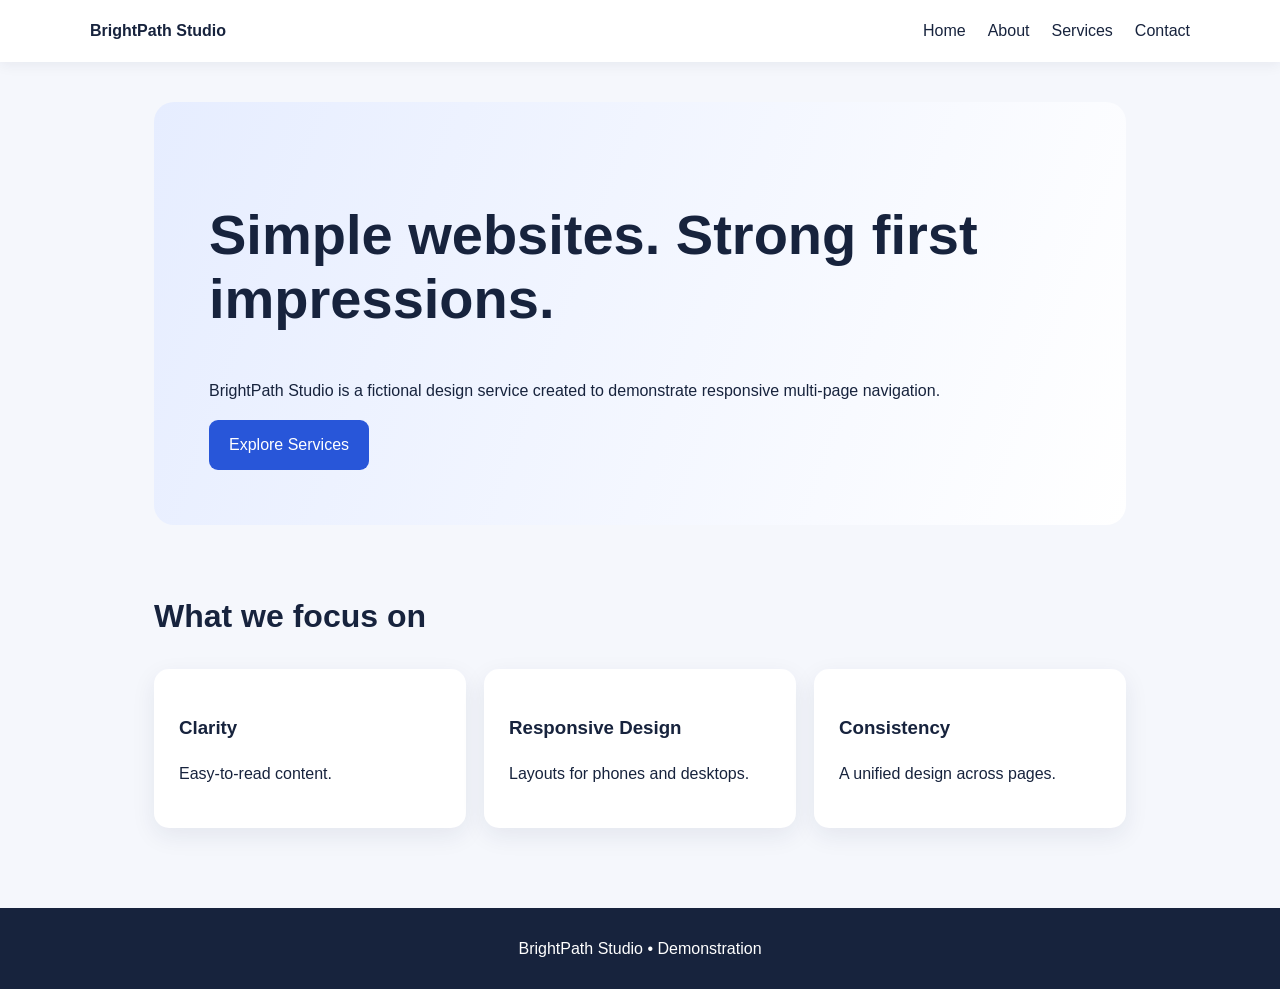
==== index.html @ 9c740011 "Add initial multi-page website files" ====
<!DOCTYPE html>
<html lang="en">

<head>
    <meta charset="UTF-8">
    <meta name="viewport" content="width=device-width,initial-scale=1">
    <title>Home | BrightPath Studio</title>
    <link rel="stylesheet" href="style.css">
</head>

<body>
    <header><strong>BrightPath Studio</strong><button id="menuButton" class="menu-button" aria-expanded="false"
            aria-controls="menu">☰ <span class="sr">Menu</span></button>
        <nav id="menu"><a href="index.html">Home</a><a href="about.html">About</a><a href="services.html">Services</a><a
                href="contact.html">Contact</a></nav>
    </header>
    <main>
        <section class="hero">
            <h1>Simple websites. Strong first impressions.</h1>
            <p>BrightPath Studio is a fictional design service created to demonstrate responsive multi-page navigation.
            </p><a class="btn" href="services.html">Explore Services</a>
        </section>
        <section>
            <h2>What we focus on</h2>
            <div class="grid">
                <div class="card">
                    <h3>Clarity</h3>
                    <p>Easy-to-read content.</p>
                </div>
                <div class="card">
                    <h3>Responsive Design</h3>
                    <p>Layouts for phones and desktops.</p>
                </div>
                <div class="card">
                    <h3>Consistency</h3>
                    <p>A unified design across pages.</p>
                </div>
            </div>
        </section>
    </main>
    <footer>BrightPath Studio • Demonstration</footer>
    <script src="script.js" defer></script>
</body>

</html>
---- style.css ----
* {
    box-sizing: border-box
}

html {
    scroll-behavior: smooth
}

body {
    margin: 0;
    font-family: Arial, sans-serif;
    background: #f5f7fc;
    color: #17233d;
    line-height: 1.6
}

a {
    color: inherit;
    text-decoration: none
}

button,
input,
textarea {
    font: inherit
}

button {
    cursor: pointer
}

button,
.btn {
    border: 0;
    background: #2856d9;
    color: white;
    border-radius: 9px;
    padding: 12px 20px;
    display: inline-block
}

button:hover,
.btn:hover {
    background: #193ca7
}

header {
    background: #fff;
    box-shadow: 0 2px 14px #17233d12;
    padding: 18px max(5%, calc((100% - 1100px)/2));
    display: flex;
    justify-content: space-between;
    align-items: center;
    gap: 16px
}

nav {
    display: flex;
    gap: 22px
}

main {
    max-width: 1100px;
    margin: auto;
    padding: 40px 5%
}

section {
    padding: 40px 0
}

h1 {
    font-size: clamp(2rem, 5vw, 3.5rem);
    line-height: 1.15
}

h2 {
    font-size: 2rem
}

.muted {
    color: #61708c
}

.grid {
    display: grid;
    grid-template-columns: repeat(auto-fit, minmax(220px, 1fr));
    gap: 18px
}

.card {
    background: white;
    border-radius: 15px;
    padding: 25px;
    box-shadow: 0 8px 25px #1a285014
}

footer {
    text-align: center;
    padding: 28px;
    background: #17233d;
    color: white
}

input,
textarea {
    width: 100%;
    padding: 12px;
    border: 1px solid #ccd4e2;
    border-radius: 8px;
    margin: 7px 0 14px
}

input:focus,
textarea:focus {
    outline: 2px solid #8ca8ff
}

@media(max-width:650px) {
    header {
        flex-wrap: wrap
    }

    nav {
        flex-wrap: wrap;
        gap: 12px
    }

    main {
        padding: 24px 6%
    }

    section {
        padding: 25px 0
    }
}

.menu-button {
    display: none
}

.hero {
    background: linear-gradient(110deg, #e6edff, #fff);
    padding: 55px;
    border-radius: 20px
}

.sr {
    position: absolute;
    width: 1px;
    height: 1px;
    overflow: hidden;
    clip: rect(0, 0, 0, 0)
}

@media(max-width:650px) {
    .menu-button {
        display: block
    }

    header nav {
        display: none;
        width: 100%;
        flex-direction: column
    }

    header nav.open {
        display: flex
    }

    .hero {
        padding: 28px
    }
}
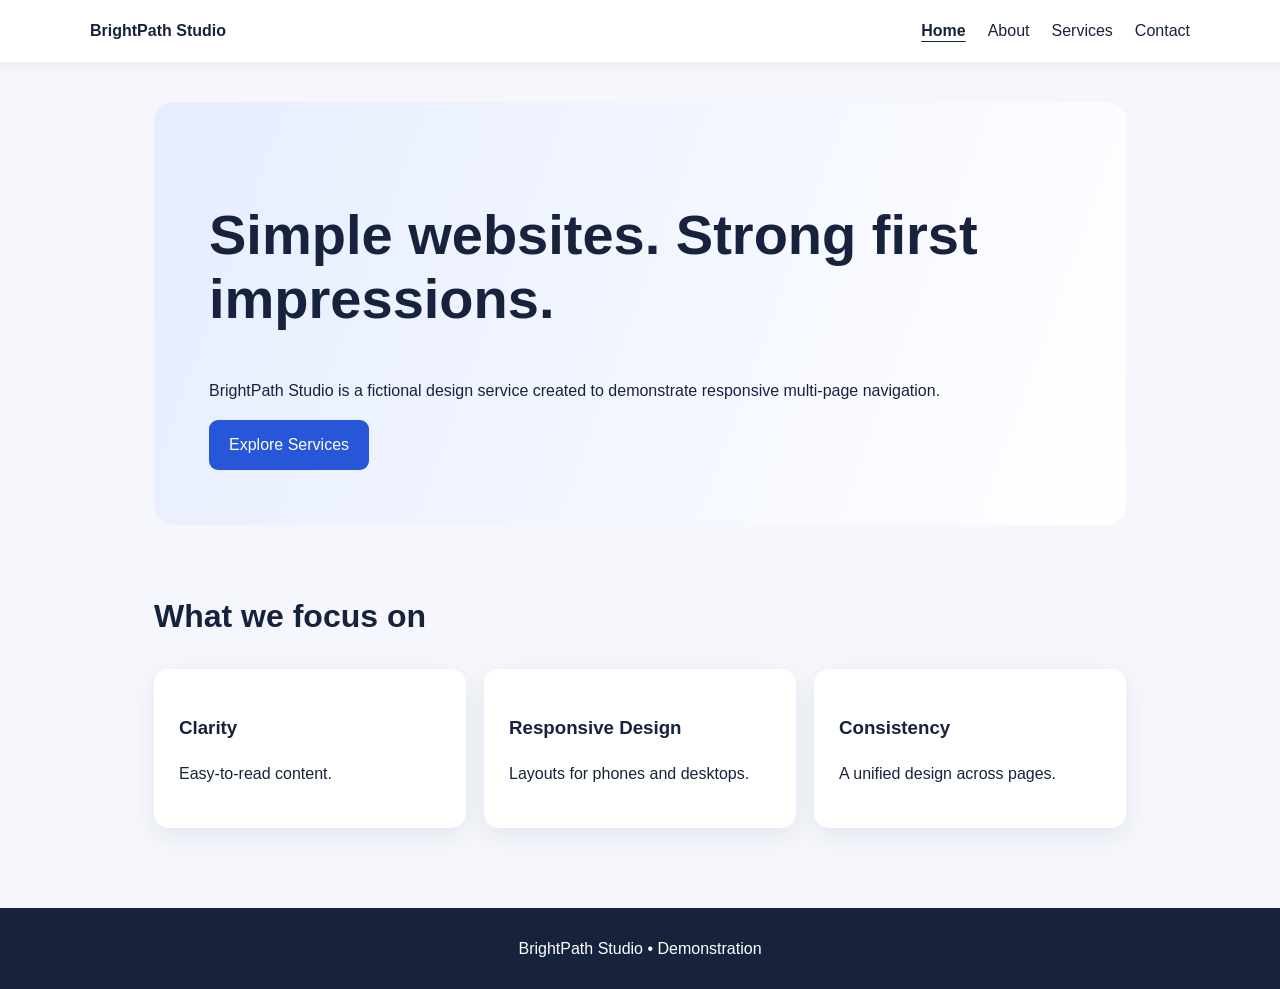
==== commit 3252c48e: "Mark active page in shared website navigation" ====
--- a/index.html
+++ b/index.html
@@ -11,7 +11,7 @@
 <body>
     <header><strong>BrightPath Studio</strong><button id="menuButton" class="menu-button" aria-expanded="false"
             aria-controls="menu">☰ <span class="sr">Menu</span></button>
-        <nav id="menu"><a href="index.html">Home</a><a href="about.html">About</a><a href="services.html">Services</a><a
+        <nav id="menu"><a href="index.html" aria-current="page">Home</a><a href="about.html">About</a><a href="services.html">Services</a><a
                 href="contact.html">Contact</a></nav>
     </header>
     <main>
--- a/style.css
+++ b/style.css
@@ -171,4 +171,6 @@
     .hero {
         padding: 28px
     }
-}+}
+
+nav a[aria-current="page"] { font-weight: 700; text-decoration: underline; text-underline-offset: 5px; }
